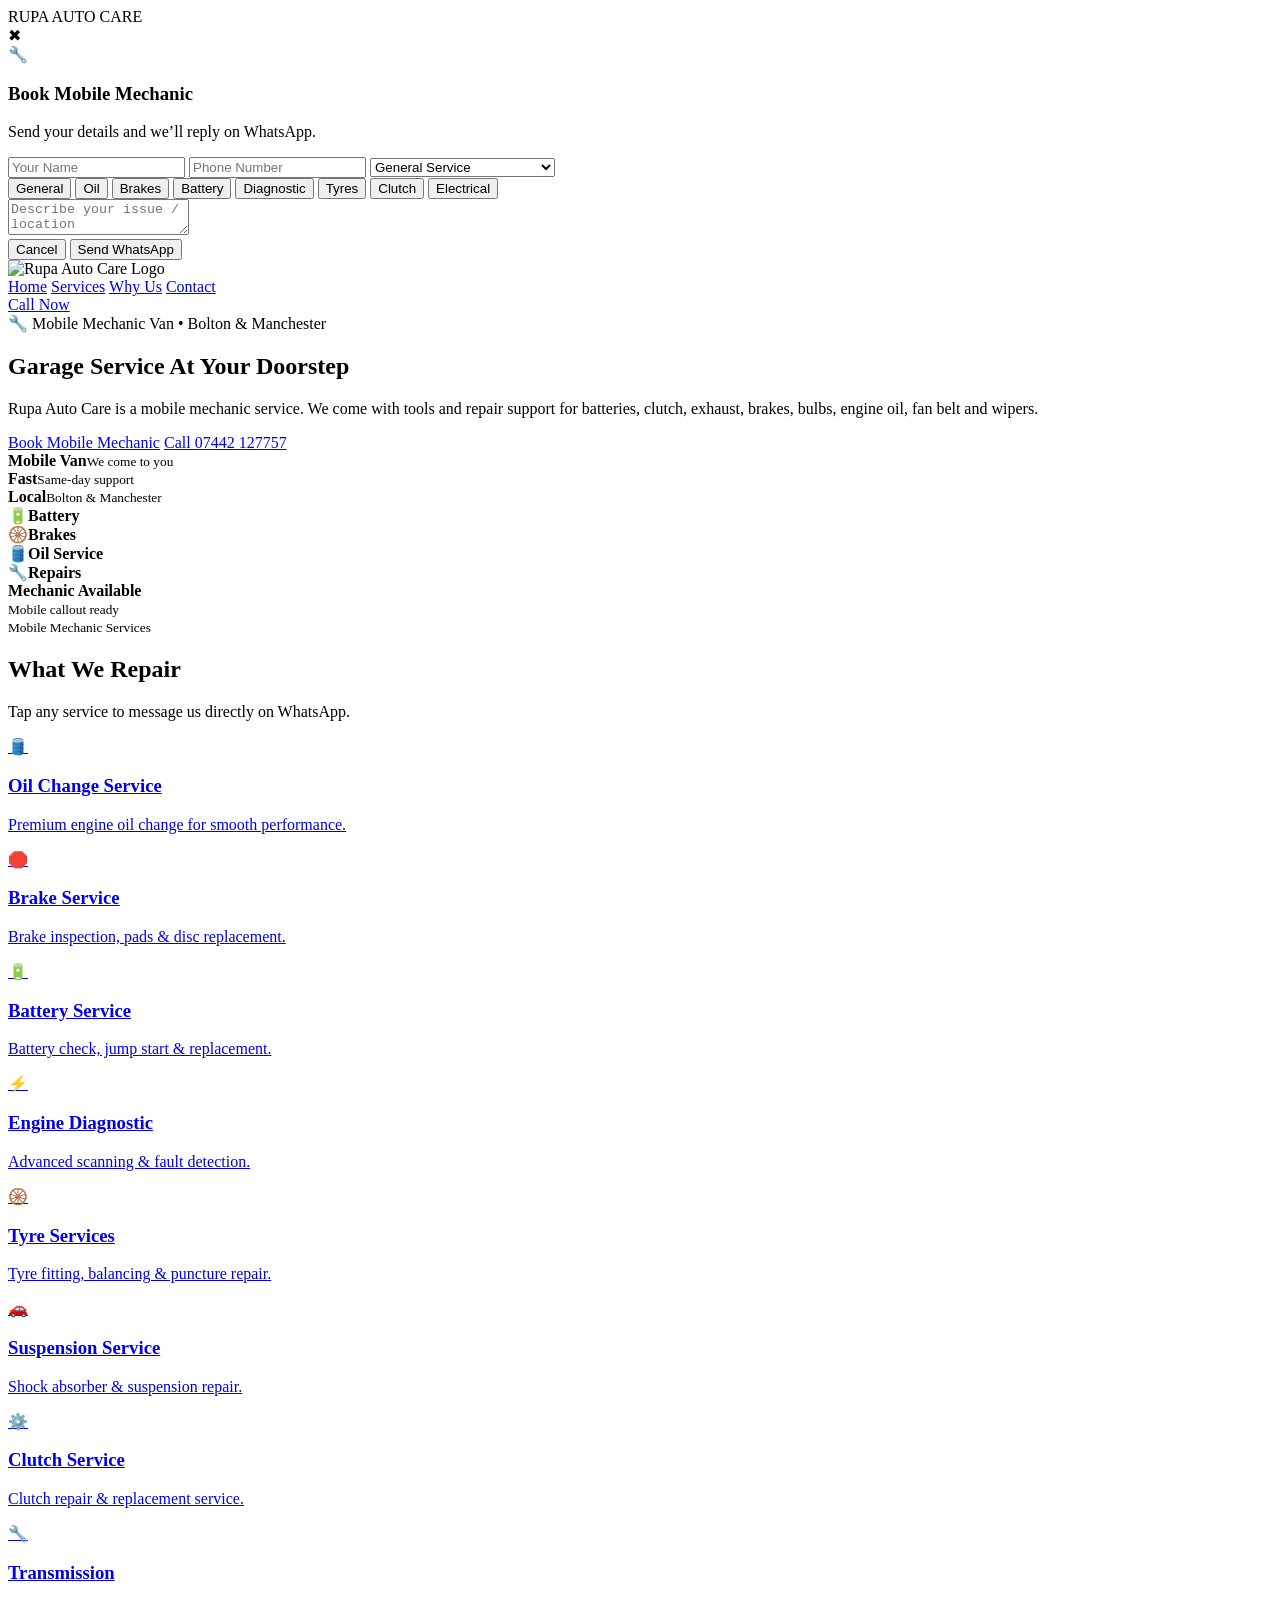
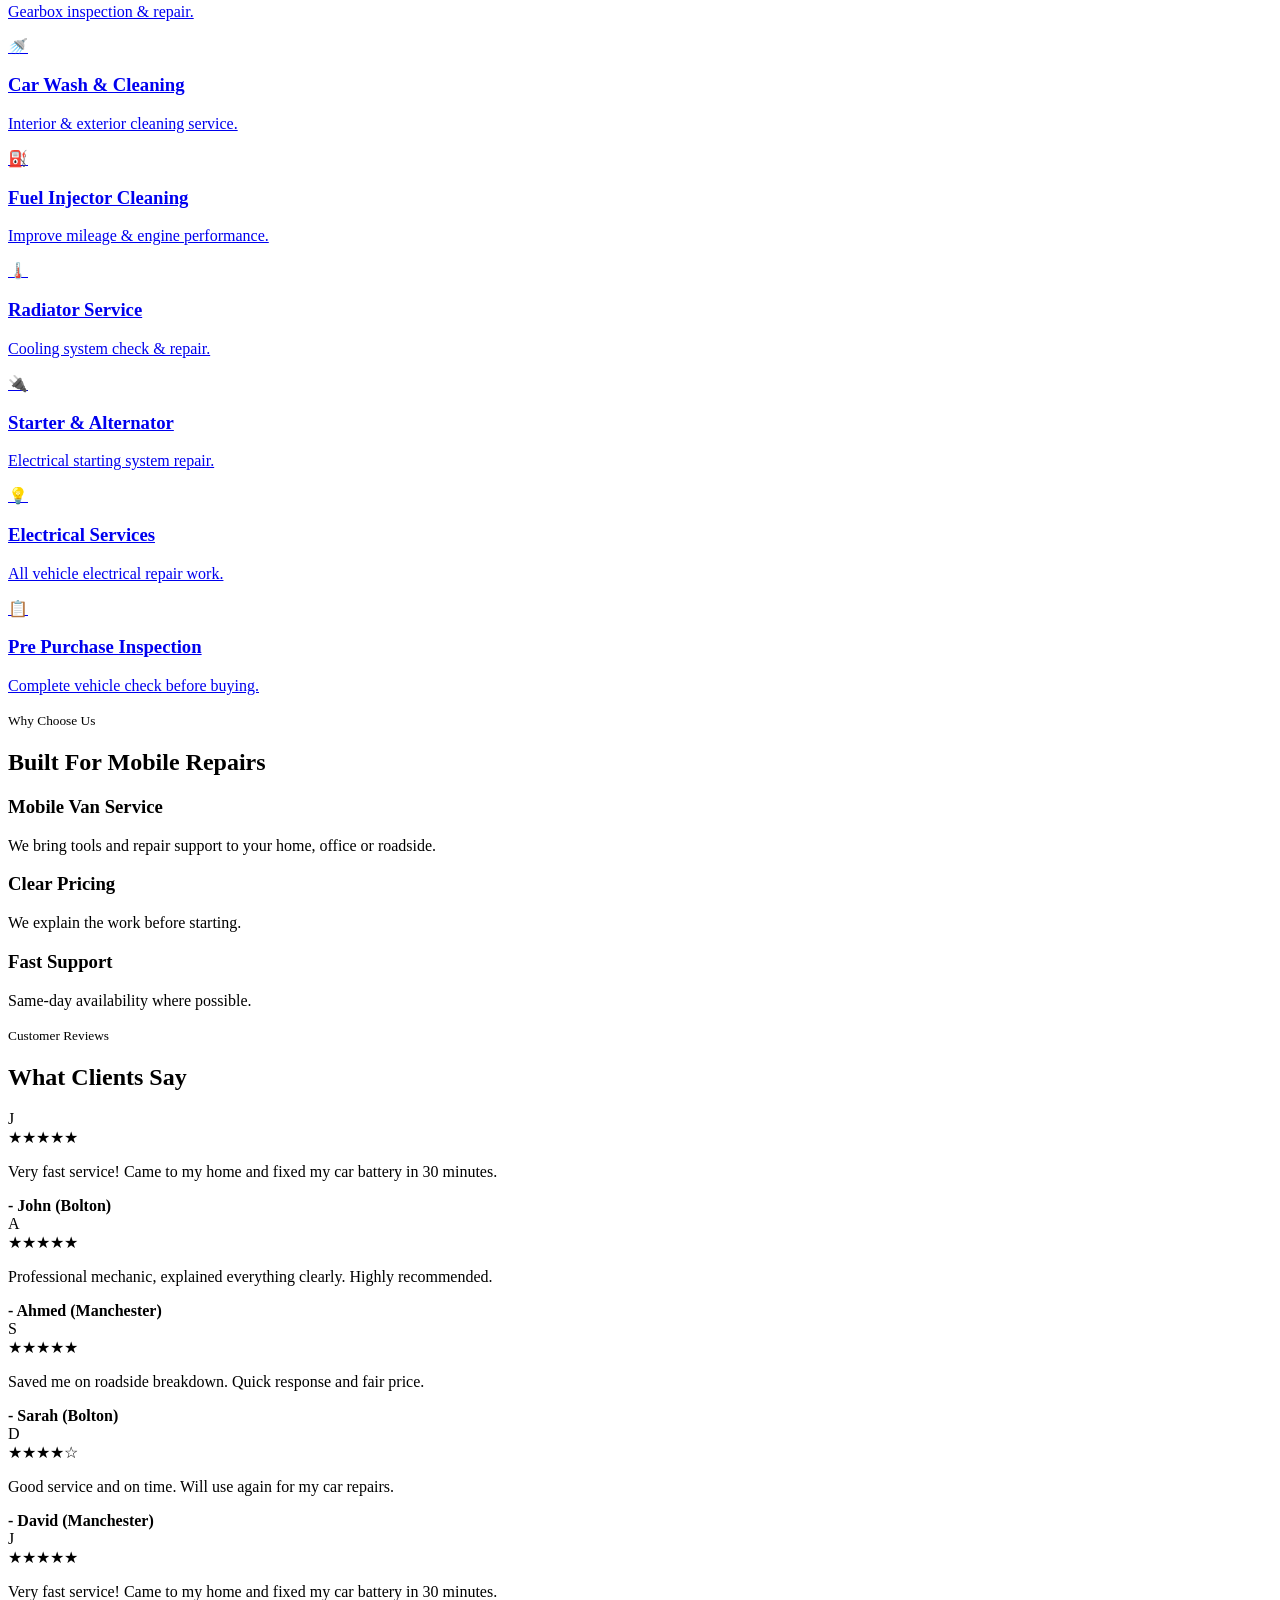
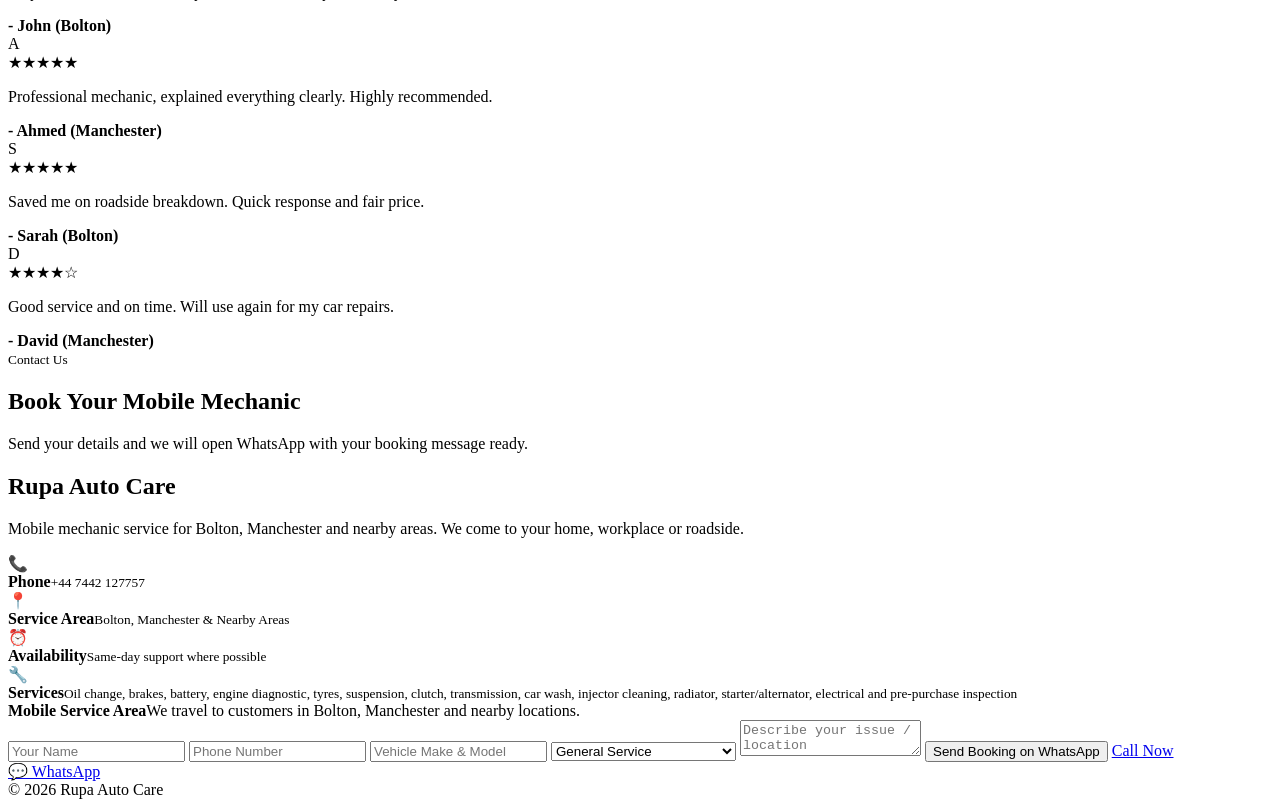
==== index.html @ 4cee6e8a "change fill location" ====
<!DOCTYPE html>
<html lang="en">
<head>
  <meta charset="UTF-8" />
  <meta name="viewport" content="width=device-width, initial-scale=1.0" />
  <title>Rupa Auto Care | Mobile Mechanic Bolton & Manchester</title>
  <link rel="stylesheet" href="css/style.css" />
</head>
<body>
  <div class="loader">
    <div class="loader-card">
      <img src="assets/logo.png" alt="Rupa Auto Care Logo" onerror="this.style.display='none';document.querySelector('.loader-logo-text').style.display='block'" />
      <div class="loader-logo-text">RUPA AUTO CARE</div>
      <div class="loader-line"><span></span></div>
    </div>
  </div>

  <div class="popup" id="popup" onclick="if(event.target.id==='popup') closePopup()">
    <div class="popup-box">
      <span class="close-btn" onclick="closePopup()">✖</span>
      <div class="popup-header">
        <div class="popup-icon">🔧</div>
        <div>
          <h3>Book Mobile Mechanic</h3>
          <p>Send your details and we’ll reply on WhatsApp.</p>
        </div>
      </div>

      <input id="pname" placeholder="Your Name" />
      <input id="pphone" placeholder="Phone Number" />
      <select id="pservice">
        <option value="General Service">General Service</option>
        <option>Oil Change Service</option>
        <option>Brake Service</option>
        <option>Battery Service</option>
        <option>Engine Diagnostic</option>
        <option>Tyre Services</option>
        <option>Suspension Service</option>
        <option>Clutch Service</option>
        <option>Transmission Service</option>
        <option>Car Wash & Cleaning</option>
        <option>Fuel Injector Cleaning</option>
        <option>Radiator Service</option>
        <option>Starter & Alternator Service</option>
        <option>Electrical Services</option>
        <option>Pre Purchase Inspection</option>
        <option>Bulbs</option>
        <option>Fan Belt</option>
        <option>Wipers</option>
        <option>Repairs</option>
        <option>Buy & Sell Cars</option>
        <option>Other</option>
      </select>

      <div class="quick-select">
        <button onclick="setService('General Service')">General</button>
        <button onclick="setService('Oil Change Service')">Oil</button>
        <button onclick="setService('Brake Service')">Brakes</button>
        <button onclick="setService('Battery Service')">Battery</button>
        <button onclick="setService('Engine Diagnostic')">Diagnostic</button>
        <button onclick="setService('Tyre Services')">Tyres</button>
        <button onclick="setService('Clutch Service')">Clutch</button>
        <button onclick="setService('Electrical Services')">Electrical</button>
      </div>

      <textarea id="pmsg" placeholder="Describe your issue / location"></textarea>
      <div class="popup-actions">
        <button class="btn btn-dark" onclick="closePopup()">Cancel</button>
        <button class="btn btn-yellow" onclick="sendInquiry()">Send WhatsApp</button>
      </div>
    </div>
  </div>

  <header class="nav">
    <div class="wrap nav-inner">
      <div class="logo">
        <img src="assets/logo.png" alt="Rupa Auto Care Logo" />
      
      </div>

      <nav class="nav-menu">
        <a href="#home">Home</a>
        <a href="#services">Services</a>
        <a href="#why">Why Us</a>
        <a href="#contact">Contact</a>
      </nav>

      <a class="nav-call" href="tel:+447442127757">Call Now</a>
    </div>
  </header>

  <section class="hero" id="home">
    <div class="wrap hero-grid">
      <div>
        <div class="badge">🔧 Mobile Mechanic Van • Bolton & Manchester</div>
        <h1>Garage Service <span>At Your Doorstep</span></h1>
        <p>Rupa Auto Care is a mobile mechanic service. We come with tools and repair support for batteries, clutch, exhaust, brakes, bulbs, engine oil, fan belt and wipers.</p>

        <div class="hero-actions">
          <a class="btn btn-yellow" href="#" onclick="openPopup();return false;">Book Mobile Mechanic</a>
          <a class="btn btn-dark" href="tel:+447442127757">Call 07442 127757</a>
        </div>

        <div class="hero-points">
          <div class="point"><strong>Mobile Van</strong><small>We come to you</small></div>
          <div class="point"><strong>Fast</strong><small>Same-day support</small></div>
          <div class="point"><strong>Local</strong><small>Bolton & Manchester</small></div>
        </div>
      </div>

      <div class="hero-art">
        <div class="hero-orbit"></div>
        <div class="hero-dashboard">
          <div class="tools-scene">
            <div class="gear-big"></div>
            <div class="tool-chip one"><span>🔋</span><b>Battery</b></div>
            <div class="tool-chip two"><span>🛞</span><b>Brakes</b></div>
            <div class="tool-chip three"><span>🛢️</span><b>Oil Service</b></div>
            <div class="tool-chip four"><span>🔧</span><b>Repairs</b></div>
          </div>

          <div class="status-panel">
            <div><b>Mechanic Available</b><br /><small>Mobile callout ready</small></div>
            <span class="live-dot"></span>
          </div>
        </div>
      </div>
    </div>
  </section>

  <section class="section services" id="services">
    <div class="wrap">
      <div class="section-title">
        <small>Mobile Mechanic Services</small>
        <h2>What We Repair</h2>
        <p>Tap any service to message us directly on WhatsApp.</p>
      </div>

      <div class="service-grid">
        <a class="service-card" href="https://api.whatsapp.com/send?phone=447442127757&text=Oil%20change%20service"><div class="service-icon">🛢️</div><h3>Oil Change Service</h3><p>Premium engine oil change for smooth performance.</p></a>
        <a class="service-card" href="https://api.whatsapp.com/send?phone=447442127757&text=Brake%20service"><div class="service-icon">🛑</div><h3>Brake Service</h3><p>Brake inspection, pads & disc replacement.</p></a>
        <a class="service-card" href="https://api.whatsapp.com/send?phone=447442127757&text=Battery%20service"><div class="service-icon">🔋</div><h3>Battery Service</h3><p>Battery check, jump start & replacement.</p></a>
        <a class="service-card" href="https://api.whatsapp.com/send?phone=447442127757&text=Engine%20diagnostic"><div class="service-icon">⚡</div><h3>Engine Diagnostic</h3><p>Advanced scanning & fault detection.</p></a>
        <a class="service-card" href="https://api.whatsapp.com/send?phone=447442127757&text=Tyre%20service"><div class="service-icon">🛞</div><h3>Tyre Services</h3><p>Tyre fitting, balancing & puncture repair.</p></a>
        <a class="service-card" href="https://api.whatsapp.com/send?phone=447442127757&text=Suspension%20service"><div class="service-icon">🚗</div><h3>Suspension Service</h3><p>Shock absorber & suspension repair.</p></a>
        <a class="service-card" href="https://api.whatsapp.com/send?phone=447442127757&text=Clutch%20repair"><div class="service-icon">⚙️</div><h3>Clutch Service</h3><p>Clutch repair & replacement service.</p></a>
        <a class="service-card" href="https://api.whatsapp.com/send?phone=447442127757&text=Transmission%20service"><div class="service-icon">🔧</div><h3>Transmission</h3><p>Gearbox inspection & repair.</p></a>
        <a class="service-card" href="https://api.whatsapp.com/send?phone=447442127757&text=Car%20wash"><div class="service-icon">🚿</div><h3>Car Wash & Cleaning</h3><p>Interior & exterior cleaning service.</p></a>
        <a class="service-card" href="https://api.whatsapp.com/send?phone=447442127757&text=Fuel%20injector%20cleaning"><div class="service-icon">⛽</div><h3>Fuel Injector Cleaning</h3><p>Improve mileage & engine performance.</p></a>
        <a class="service-card" href="https://api.whatsapp.com/send?phone=447442127757&text=Radiator%20service"><div class="service-icon">🌡️</div><h3>Radiator Service</h3><p>Cooling system check & repair.</p></a>
        <a class="service-card" href="https://api.whatsapp.com/send?phone=447442127757&text=Starter%20alternator"><div class="service-icon">🔌</div><h3>Starter & Alternator</h3><p>Electrical starting system repair.</p></a>
        <a class="service-card" href="https://api.whatsapp.com/send?phone=447442127757&text=Electrical%20service"><div class="service-icon">💡</div><h3>Electrical Services</h3><p>All vehicle electrical repair work.</p></a>
        <a class="service-card" href="https://api.whatsapp.com/send?phone=447442127757&text=Pre%20purchase%20inspection"><div class="service-icon">📋</div><h3>Pre Purchase Inspection</h3><p>Complete vehicle check before buying.</p></a>
      </div>
    </div>
  </section>

  <section class="section why" id="why">
    <div class="wrap">
      <div class="section-title"><small>Why Choose Us</small><h2>Built For Mobile Repairs</h2></div>

      <div class="why-grid">
        <div class="why-card"><h3>Mobile Van Service</h3><p>We bring tools and repair support to your home, office or roadside.</p></div>
        <div class="why-card"><h3>Clear Pricing</h3><p>We explain the work before starting.</p></div>
        <div class="why-card"><h3>Fast Support</h3><p>Same-day availability where possible.</p></div>
      </div>
    </div>
  </section>

  <section class="section reviews">
    <div class="wrap">
      <div class="section-title"><small>Customer Reviews</small><h2>What Clients Say</h2></div>

      <div class="review-slider">
        <div class="review-track">
          <div class="review-card"><div class="review-avatar">J</div><div class="stars">★★★★★</div><p>Very fast service! Came to my home and fixed my car battery in 30 minutes.</p><b>- John (Bolton)</b></div>
          <div class="review-card"><div class="review-avatar">A</div><div class="stars">★★★★★</div><p>Professional mechanic, explained everything clearly. Highly recommended.</p><b>- Ahmed (Manchester)</b></div>
          <div class="review-card"><div class="review-avatar">S</div><div class="stars">★★★★★</div><p>Saved me on roadside breakdown. Quick response and fair price.</p><b>- Sarah (Bolton)</b></div>
          <div class="review-card"><div class="review-avatar">D</div><div class="stars">★★★★☆</div><p>Good service and on time. Will use again for my car repairs.</p><b>- David (Manchester)</b></div>
          <div class="review-card"><div class="review-avatar">J</div><div class="stars">★★★★★</div><p>Very fast service! Came to my home and fixed my car battery in 30 minutes.</p><b>- John (Bolton)</b></div>
          <div class="review-card"><div class="review-avatar">A</div><div class="stars">★★★★★</div><p>Professional mechanic, explained everything clearly. Highly recommended.</p><b>- Ahmed (Manchester)</b></div>
          <div class="review-card"><div class="review-avatar">S</div><div class="stars">★★★★★</div><p>Saved me on roadside breakdown. Quick response and fair price.</p><b>- Sarah (Bolton)</b></div>
          <div class="review-card"><div class="review-avatar">D</div><div class="stars">★★★★☆</div><p>Good service and on time. Will use again for my car repairs.</p><b>- David (Manchester)</b></div>
        </div>
      </div>
    </div>
  </section>

  <section class="section contact" id="contact">
    <div class="wrap">
      <div class="section-title">
        <small>Contact Us</small>
        <h2>Book Your Mobile Mechanic</h2>
        <p>Send your details and we will open WhatsApp with your booking message ready.</p>
      </div>

      <div class="contact-layout">
        <div class="contact-info">
          <h2>Rupa Auto Care</h2>
          <p>Mobile mechanic service for Bolton, Manchester and nearby areas. We come to your home, workplace or roadside.</p>

          <div class="contact-line"><span>📞</span><div><b>Phone</b><small>+44 7442 127757</small></div></div>
          <div class="contact-line"><span>📍</span><div><b>Service Area</b><small>Bolton, Manchester & Nearby Areas</small></div></div>
          <div class="contact-line"><span>⏰</span><div><b>Availability</b><small>Same-day support where possible</small></div></div>
          <div class="contact-line"><span>🔧</span><div><b>Services</b><small>Oil change, brakes, battery, engine diagnostic, tyres, suspension, clutch, transmission, car wash, injector cleaning, radiator, starter/alternator, electrical and pre-purchase inspection</small></div></div>

          <div class="map-box"><div><b>Mobile Service Area</b>We travel to customers in Bolton, Manchester and nearby locations.</div></div>
        </div>

        <div class="contact-form">
          <form onsubmit="sendContact(event)">
            <input id="cname" placeholder="Your Name" required />
            <input id="cphone" placeholder="Phone Number" required />
            <input id="cvehicle" placeholder="Vehicle Make & Model" />
            <select id="cservice">
              <option>General Service</option>
              <option>Oil Change Service</option>
              <option>Brake Service</option>
              <option>Battery Service</option>
              <option>Engine Diagnostic</option>
              <option>Tyre Services</option>
              <option>Suspension Service</option>
              <option>Clutch Service</option>
              <option>Transmission Service</option>
              <option>Car Wash & Cleaning</option>
              <option>Fuel Injector Cleaning</option>
              <option>Radiator Service</option>
              <option>Starter & Alternator Service</option>
              <option>Electrical Services</option>
              <option>Pre Purchase Inspection</option>
              <option>Bulbs</option>
              <option>Fan Belt</option>
              <option>Wipers</option>
              <option>Repairs</option>
              <option>Buy & Sell Cars</option>
              <option>Other</option>
            </select>
            <textarea id="cmsg" placeholder="Describe your issue / location"></textarea>
            <button class="btn btn-yellow" type="submit">Send Booking on WhatsApp</button>
            <a class="btn btn-dark" href="tel:+447442127757">Call Now</a>
          </form>
        </div>
      </div>
    </div>
  </section>

  <a class="whatsapp" href="https://api.whatsapp.com/send?phone=447442127757&text=Hi%20Rupa%20Auto%20Care%2C%20I%20need%20mobile%20mechanic%20service.">💬 WhatsApp</a>
  <div class="footer">© 2026 Rupa Auto Care</div>

  <script src="js/script.js"></script>
</body>
</html>
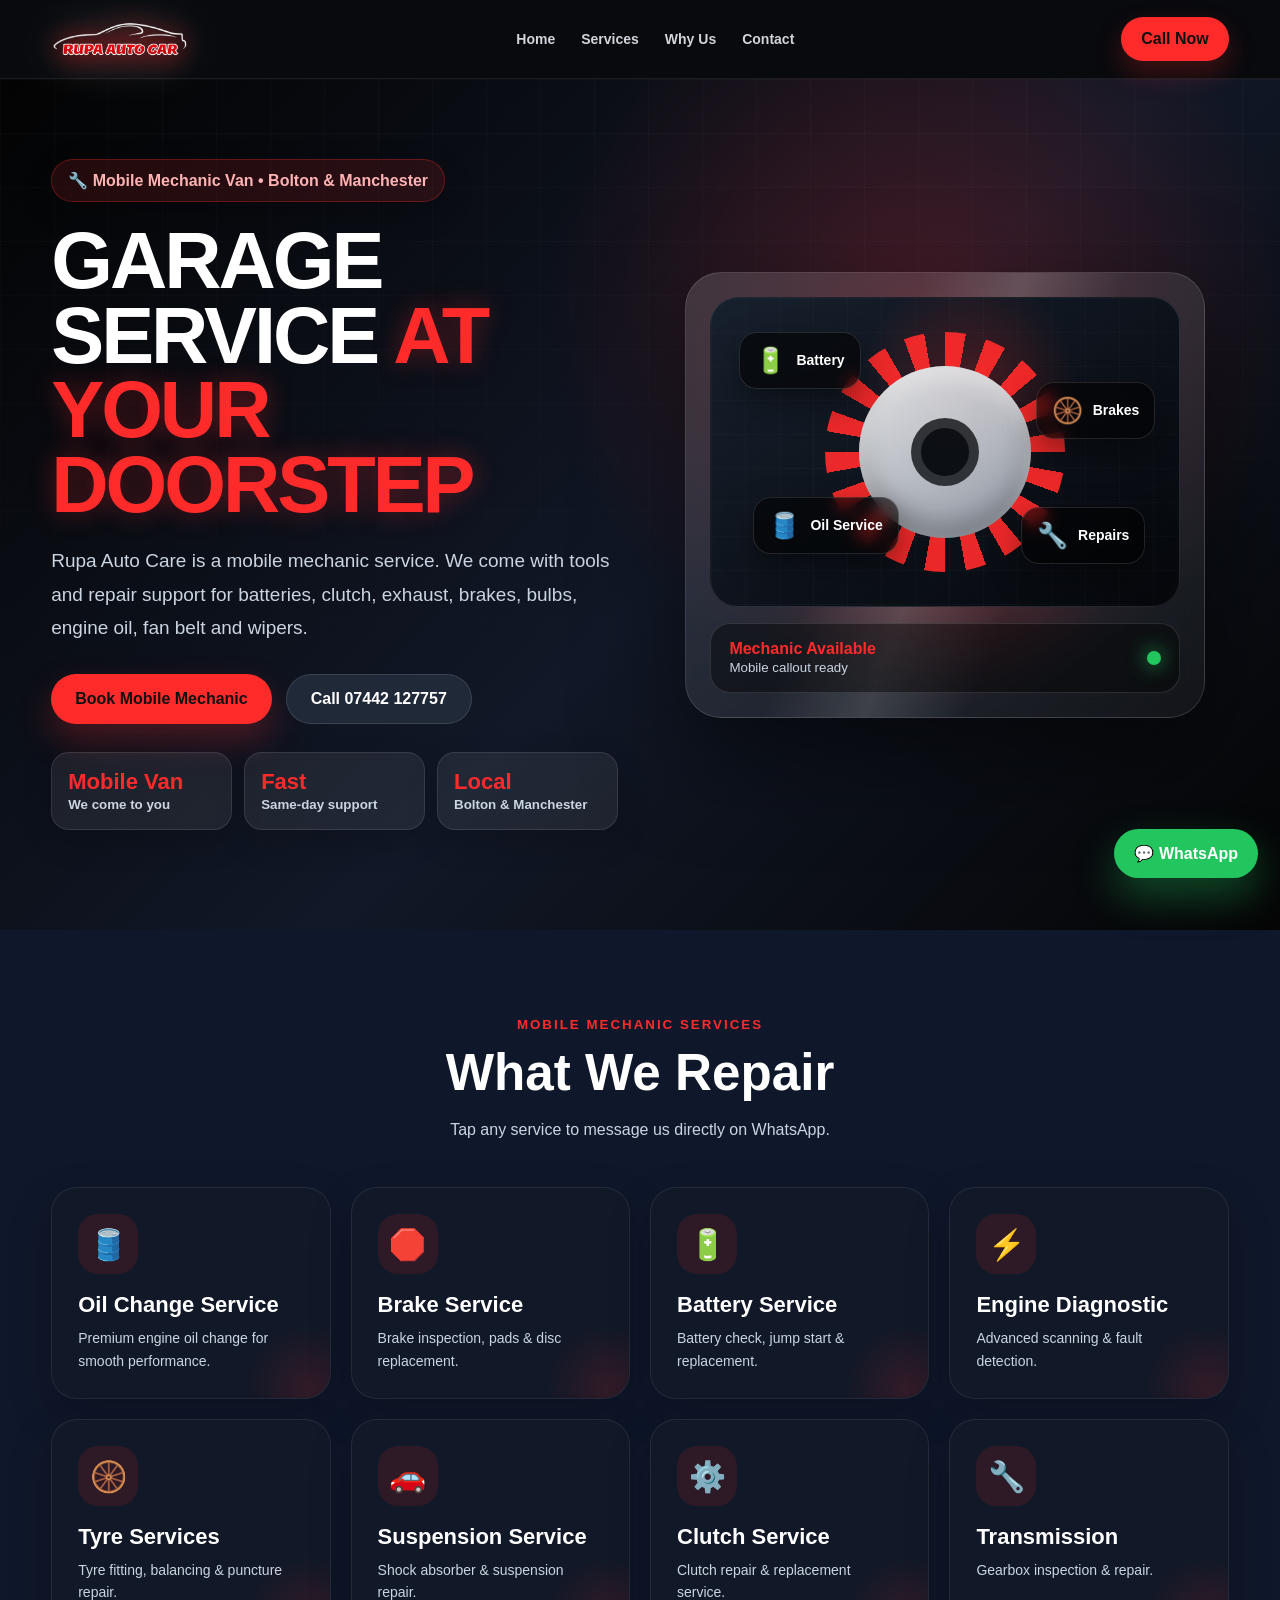
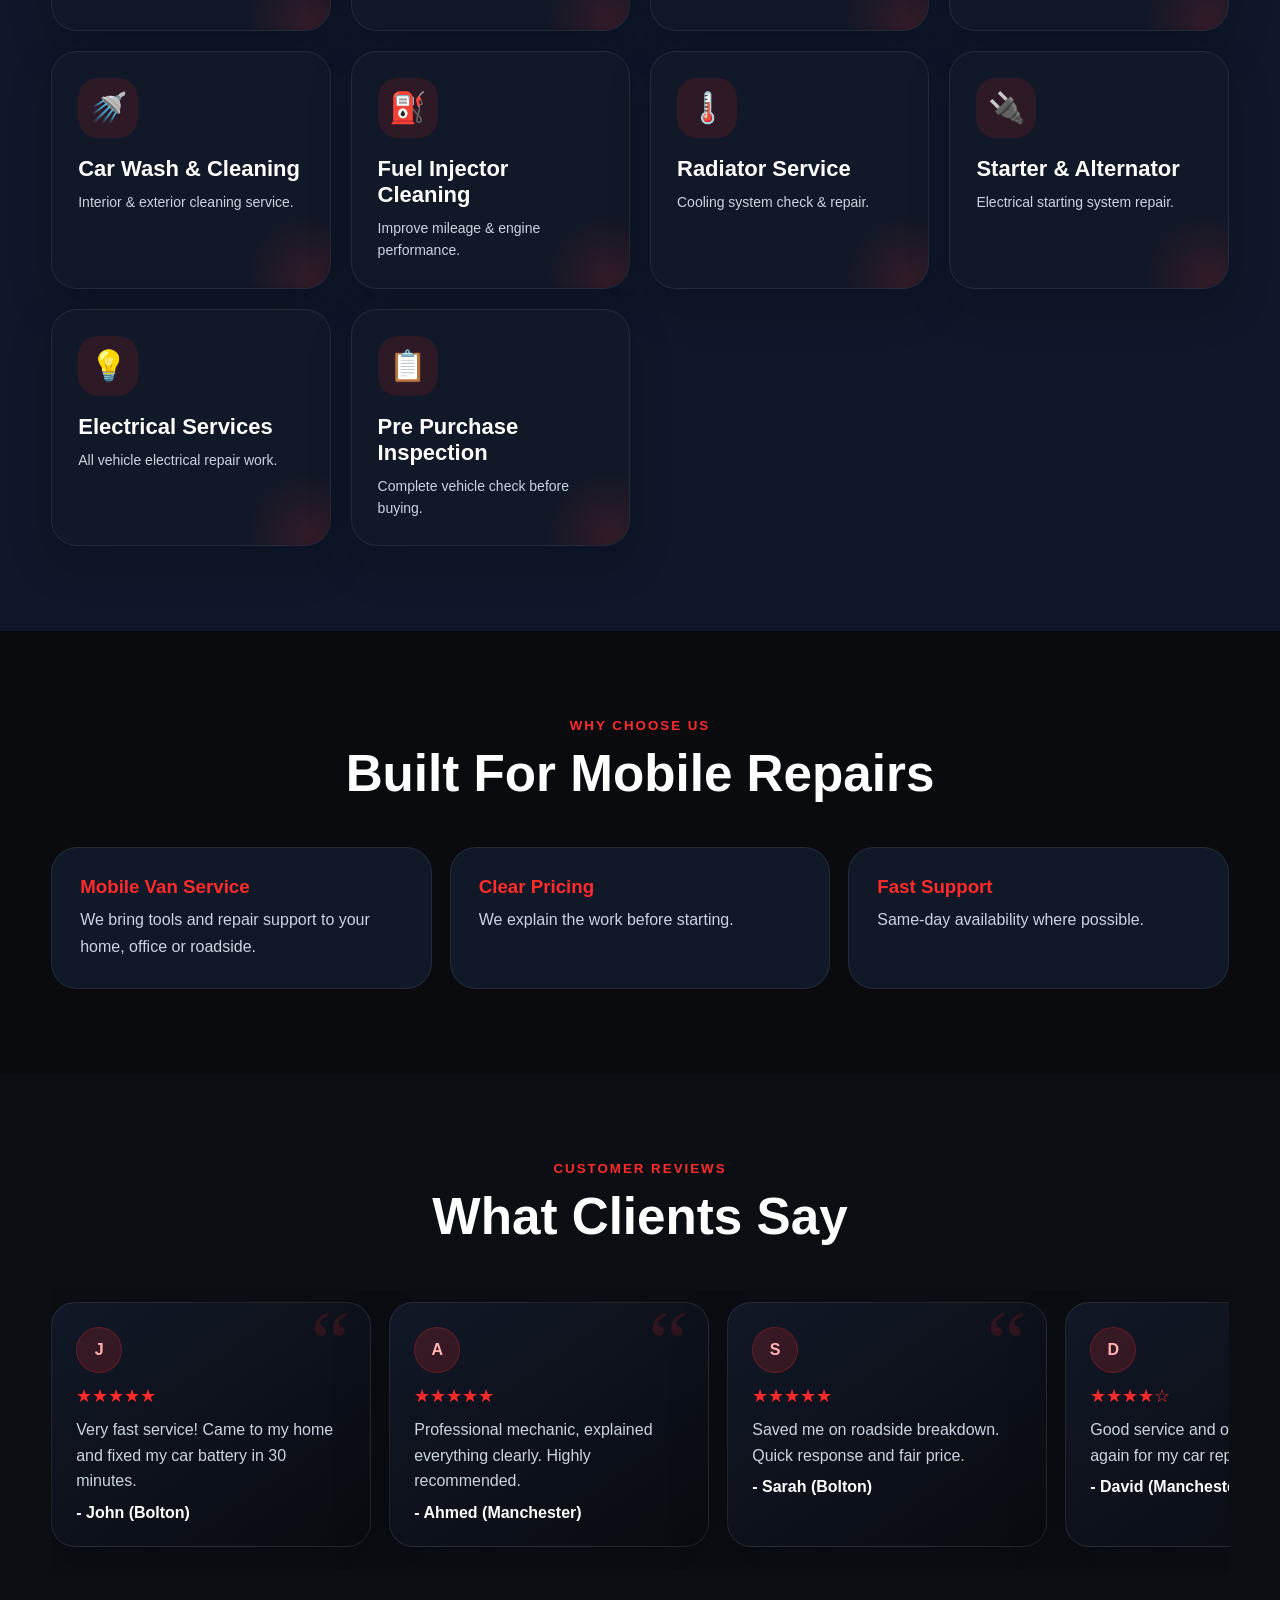
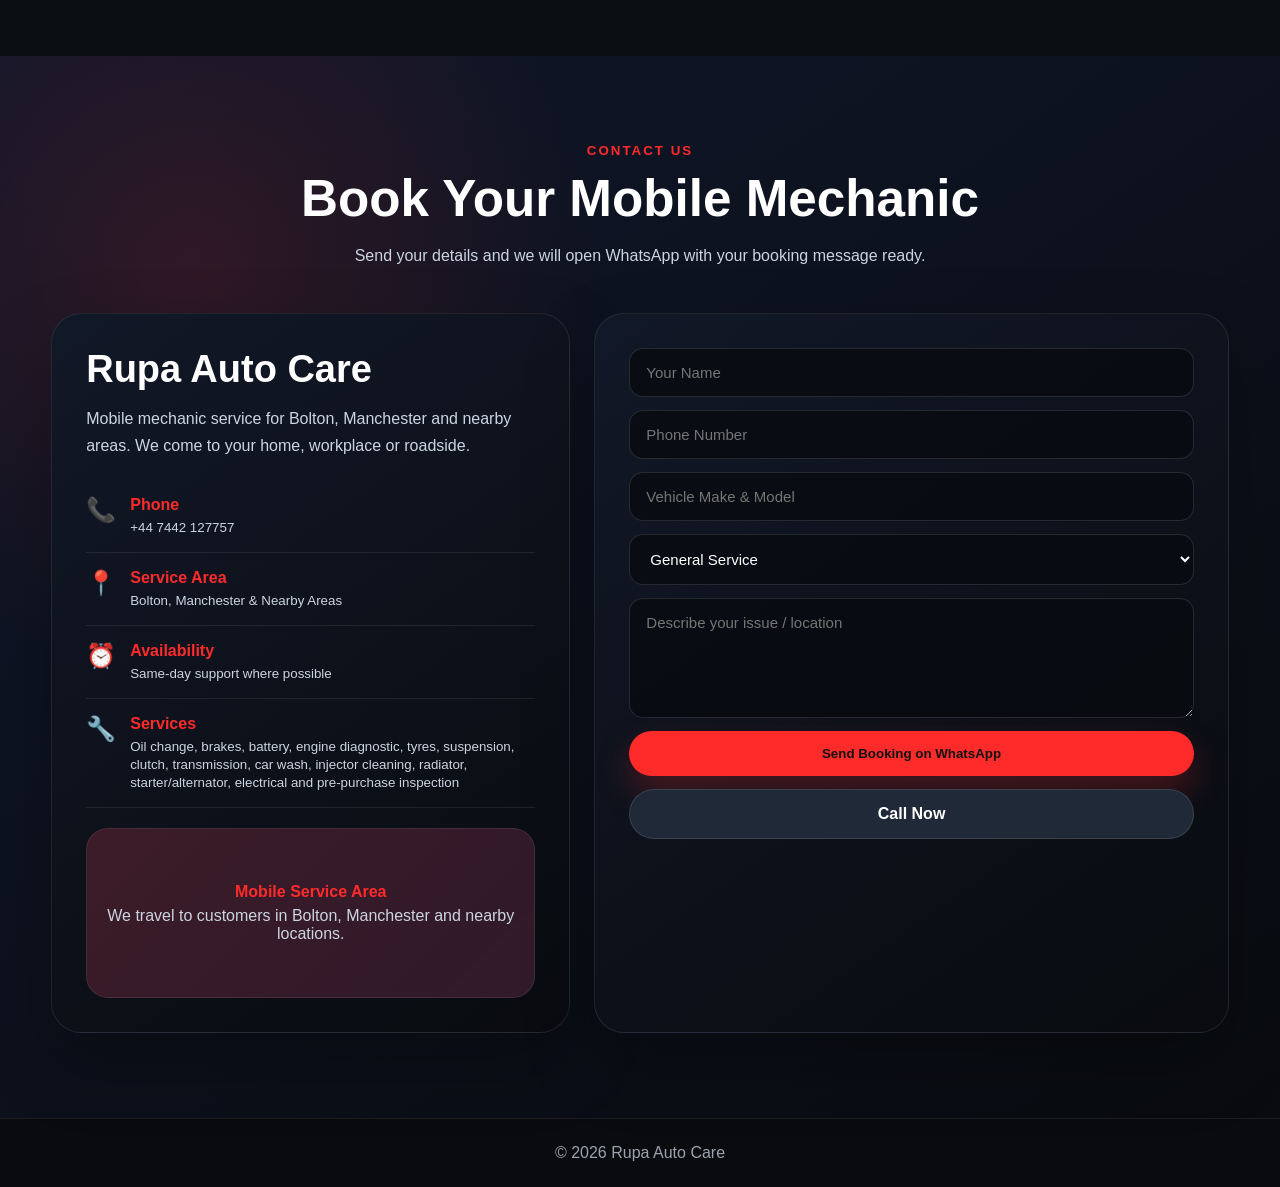
==== commit e9e16812: "update popup" ====
--- a/index.html
+++ b/index.html
@@ -28,6 +28,7 @@
 
       <input id="pname" placeholder="Your Name" />
       <input id="pphone" placeholder="Phone Number" />
+    <input id="pcar" placeholder="Car Make & Model (e.g. Ford Fiesta 2016)" />
       <select id="pservice">
         <option value="General Service">General Service</option>
         <option>Oil Change Service</option>
--- a/css/style.css
+++ b/css/style.css
@@ -0,0 +1,175 @@
+
+*{margin:0;padding:0;box-sizing:border-box;font-family:Arial,Helvetica,sans-serif}
+html{scroll-behavior:smooth}
+body{background:#090b0f;color:#fff;overflow-x:hidden}
+body.loaded .loader{opacity:0;visibility:hidden;pointer-events:none}
+a{text-decoration:none;color:inherit}
+.wrap{width:92%;max-width:1180px;margin:auto}
+
+/* NAV */
+.nav{position:sticky;top:0;z-index:100;background:rgba(9,11,15,.86);backdrop-filter:blur(16px);border-bottom:1px solid rgba(255,255,255,.08)}
+.nav-inner{height:78px;display:flex;align-items:center;justify-content:space-between;gap:18px}
+.logo{display:flex;align-items:center;gap:10px;font-size:22px;font-weight:900;letter-spacing:-.4px;color:#fff;position:relative}
+.logo img{height:42px;width:auto;object-fit:contain;filter:drop-shadow(0 0 12px rgba(255,0,0,.75)) drop-shadow(0 0 22px rgba(255,255,255,.35));animation:logoGlow 2.4s ease-in-out infinite alternate}
+.logo span{color:#ff2b2b;text-shadow:0 0 14px rgba(255,43,43,.65)}
+@keyframes logoGlow{from{transform:scale(1);filter:drop-shadow(0 0 8px rgba(255,0,0,.55)) drop-shadow(0 0 14px rgba(255,255,255,.25))}to{transform:scale(1.04);filter:drop-shadow(0 0 18px rgba(255,0,0,.95)) drop-shadow(0 0 34px rgba(255,255,255,.48))}}
+.nav-menu{display:flex;align-items:center;gap:26px}
+.nav-menu a{font-weight:800;font-size:14px;color:#d1d5db}
+.nav-menu a:hover{color:#ff2b2b}
+.nav-call{background:#ff2b2b;color:#111;padding:13px 20px;border-radius:999px;font-weight:900;box-shadow:0 12px 28px rgba(255,43,43,.24)}
+
+/* BUTTONS */
+.btn{display:inline-flex;align-items:center;justify-content:center;gap:9px;padding:15px 24px;border-radius:999px;font-weight:900;transition:.25s;border:0;cursor:pointer}
+.btn-yellow{background:#ff2b2b;color:#111;box-shadow:0 16px 34px rgba(255,43,43,.25)}
+.btn-yellow:hover,.btn-dark:hover,.nav-call:hover{transform:translateY(-3px)}
+.btn-dark{background:#1f2937;color:#fff;border:1px solid rgba(255,255,255,.12)}
+.btn-red{background:#ef233c;color:#fff;box-shadow:0 16px 34px rgba(239,35,60,.25)}
+
+/* HERO */
+.hero{position:relative;overflow:hidden;background:#050505}
+.hero:before{content:"";position:absolute;inset:0;background:radial-gradient(circle at 72% 28%,rgba(255,43,43,.22),transparent 34%),linear-gradient(135deg,#030303,#111827 55%,#050505)}
+.hero:after{content:"";position:absolute;inset:0;background:linear-gradient(rgba(255,255,255,.025) 1px,transparent 1px),linear-gradient(90deg,rgba(255,255,255,.025) 1px,transparent 1px);background-size:54px 54px;mask-image:linear-gradient(to bottom,#000,transparent 92%)}
+.hero-grid{position:relative;z-index:2;min-height:calc(100vh - 78px);display:grid;grid-template-columns:1fr 1fr;gap:44px;align-items:center;padding:80px 0 100px}
+.badge{display:inline-flex;align-items:center;gap:8px;background:rgba(255,43,43,.12);border:1px solid rgba(255,43,43,.30);box-shadow:0 10px 30px rgba(0,0,0,.24);padding:11px 16px;border-radius:999px;color:#ffb3b3;font-weight:900;margin-bottom:22px}
+h1{font-size:clamp(44px,6.2vw,82px);line-height:.94;letter-spacing:-3px;margin-bottom:22px;color:#fff;text-transform:uppercase}
+h1 span{color:#ff2b2b;text-shadow:0 0 26px rgba(255,43,43,.36)}
+.hero p{font-size:19px;line-height:1.75;color:#cbd5e1;max-width:610px;margin-bottom:30px}
+.hero-actions{display:flex;gap:14px;flex-wrap:wrap;margin-bottom:28px}
+.hero-points{display:grid;grid-template-columns:repeat(3,1fr);gap:12px;max-width:620px}
+.point{background:rgba(255,255,255,.07);border:1px solid rgba(255,255,255,.1);padding:16px;border-radius:18px;box-shadow:0 12px 32px rgba(0,0,0,.16)}
+.point strong{display:block;color:#ff2b2b;font-size:22px}
+.point small{color:#cbd5e1;font-weight:700}
+
+/* HERO GRAPHIC */
+.hero-art{position:relative;min-height:520px;display:grid;place-items:center}
+.hero-orbit{position:absolute;width:420px;height:420px;border-radius:50%;background:radial-gradient(circle,rgba(255,43,43,.36),rgba(255,43,43,.12) 42%,transparent 70%);animation:orbitPulse 5s ease-in-out infinite}
+@keyframes orbitPulse{50%{transform:scale(1.08);opacity:.82}}
+.hero-dashboard{position:relative;width:min(520px,96%);padding:24px;border-radius:36px;background:linear-gradient(145deg,rgba(255,255,255,.14),rgba(255,255,255,.045));border:1px solid rgba(255,255,255,.13);box-shadow:0 36px 100px rgba(0,0,0,.52);backdrop-filter:blur(14px);animation:dashFloat 4.5s ease-in-out infinite;overflow:hidden}
+@keyframes dashFloat{50%{transform:translateY(-14px)}}
+.hero-dashboard:before{content:"";position:absolute;inset:-45%;background:linear-gradient(110deg,transparent 42%,rgba(255,255,255,.14) 50%,transparent 58%);animation:shineMove 4s ease-in-out infinite;pointer-events:none}
+@keyframes shineMove{0%,35%{transform:translateX(-80%)}75%,100%{transform:translateX(80%)}}
+.tools-scene{height:310px;border-radius:28px;background:radial-gradient(circle at 55% 28%,rgba(255,43,43,.24),transparent 32%),linear-gradient(145deg,#17202d,#05070b);position:relative;overflow:hidden;border:1px solid rgba(255,255,255,.08)}
+.tools-scene:before{content:"";position:absolute;inset:0;background:linear-gradient(rgba(255,255,255,.045) 1px,transparent 1px),linear-gradient(90deg,rgba(255,255,255,.045) 1px,transparent 1px);background-size:34px 34px;opacity:.5}
+.gear-big{position:absolute;width:240px;height:240px;border-radius:50%;left:50%;top:50%;transform:translate(-50%,-50%);background:repeating-conic-gradient(#ff2b2b 0 10deg,transparent 10deg 20deg);animation:gearSpin 16s linear infinite;opacity:.92}
+.gear-big:before{content:"";position:absolute;inset:34px;border-radius:50%;background:linear-gradient(145deg,#f3f4f6,#9ca3af);box-shadow:inset 0 10px 20px rgba(255,255,255,.6),inset 0 -16px 26px rgba(0,0,0,.25)}
+.gear-big:after{content:"";position:absolute;inset:86px;border-radius:50%;background:#0b0f14;border:10px solid rgba(255,255,255,.16)}
+@keyframes gearSpin{to{transform:translate(-50%,-50%) rotate(360deg)}}
+.tool-chip{position:absolute;z-index:5;display:flex;align-items:center;gap:10px;padding:13px 15px;border-radius:18px;background:rgba(0,0,0,.58);border:1px solid rgba(255,255,255,.12);box-shadow:0 14px 32px rgba(0,0,0,.38);backdrop-filter:blur(8px);animation:chipFloat 3.4s ease-in-out infinite}
+.tool-chip b{color:#fff;font-size:14px}
+.tool-chip span{font-size:25px}
+.tool-chip.one{left:28px;top:34px}
+.tool-chip.two{right:24px;top:84px;animation-delay:.8s}
+.tool-chip.three{left:42px;bottom:52px;animation-delay:1.4s}
+.tool-chip.four{right:34px;bottom:42px;animation-delay:2s}
+@keyframes chipFloat{50%{transform:translateY(-15px)}}
+.status-panel{position:relative;z-index:3;margin-top:16px;display:grid;grid-template-columns:1fr auto;gap:12px;align-items:center;background:rgba(0,0,0,.42);border:1px solid rgba(255,255,255,.12);padding:16px 18px;border-radius:20px}
+.status-panel b{color:#ff2b2b}
+.status-panel small{color:#cbd5e1}
+.live-dot{width:14px;height:14px;border-radius:50%;background:#22c55e;box-shadow:0 0 20px #22c55e}
+
+/* SECTIONS */
+.section{padding:85px 0}
+.section-title{text-align:center;margin-bottom:44px}
+.section-title small{color:#ff2b2b;font-weight:900;text-transform:uppercase;letter-spacing:2px}
+.section-title h2{font-size:clamp(32px,4vw,52px);margin-top:10px;color:#fff}
+.section-title p{color:#cbd5e1;max-width:680px;margin:14px auto 0;line-height:1.7}
+
+/* SERVICES */
+.services{background:#0f172a}
+.service-grid{display:grid;grid-template-columns:repeat(auto-fit,minmax(230px,1fr));gap:20px}
+.service-card{background:#111827;border:1px solid rgba(255,255,255,.08);padding:26px;border-radius:26px;box-shadow:0 18px 45px rgba(0,0,0,.18);transition:.28s;position:relative;overflow:hidden}
+.service-card:before{content:"";position:absolute;right:-45px;bottom:-55px;width:130px;height:130px;background:radial-gradient(circle,rgba(255,43,43,.14),transparent 70%)}
+.service-card:hover{transform:translateY(-10px);box-shadow:0 30px 70px rgba(0,0,0,.25);border-color:rgba(255,43,43,.35)}
+.service-icon{width:60px;height:60px;border-radius:20px;background:rgba(255,43,43,.12);display:grid;place-items:center;font-size:30px;margin-bottom:18px}
+.service-card h3{font-size:22px;margin-bottom:9px;color:#fff}
+.service-card p{color:#cbd5e1;line-height:1.6;font-size:14px}
+
+/* WHY */
+.why{background:#090b0f}
+.why-grid{display:grid;grid-template-columns:repeat(auto-fit,minmax(240px,1fr));gap:18px}
+.why-card{background:#111827;color:#fff;padding:28px;border-radius:26px;border:1px solid rgba(255,255,255,.08)}
+.why-card h3{color:#ff2b2b;margin-bottom:9px}
+.why-card p{color:#cbd5e1;line-height:1.65}
+
+/* REVIEWS */
+.reviews{background:#0b0f14}
+.review-slider{position:relative;overflow:hidden;padding:12px 0 24px}
+.review-track{display:flex;gap:18px;animation:reviewSlide 24s linear infinite;width:max-content}
+.review-slider:hover .review-track{animation-play-state:paused}
+@keyframes reviewSlide{from{transform:translateX(0)}to{transform:translateX(-50%)}}
+.review-card{width:320px;min-height:210px;background:linear-gradient(145deg,#111827,#090b0f);border:1px solid rgba(255,255,255,.09);padding:24px;border-radius:24px;box-shadow:0 20px 55px rgba(0,0,0,.25);position:relative;overflow:hidden;flex-shrink:0}
+.review-card:before{content:"“";position:absolute;right:20px;top:-12px;font-size:90px;color:rgba(255,43,43,.14);font-family:serif}
+.review-avatar{width:46px;height:46px;border-radius:50%;background:rgba(255,43,43,.16);display:grid;place-items:center;font-weight:900;color:#ffb3b3;margin-bottom:12px;border:1px solid rgba(255,43,43,.24)}
+.review-card .stars{color:#ff2b2b;font-size:18px;margin-bottom:10px}
+.review-card p{color:#cbd5e1;line-height:1.6;margin-bottom:10px}
+.review-card b{color:#fff}
+
+/* CONTACT */
+.contact{background:radial-gradient(circle at 15% 20%,rgba(255,43,43,.14),transparent 30%),linear-gradient(145deg,#0f172a,#090b0f)}
+.contact-layout{display:grid;grid-template-columns:.9fr 1.1fr;gap:24px;align-items:stretch}
+.contact-info,.contact-form{background:linear-gradient(145deg,#111827,#090b0f);border:1px solid rgba(255,255,255,.09);border-radius:30px;padding:34px;box-shadow:0 30px 70px rgba(0,0,0,.25)}
+.contact-info h2{font-size:38px;margin-bottom:14px}
+.contact-info p{color:#cbd5e1;line-height:1.7;margin-bottom:20px}
+.contact-line{display:flex;gap:14px;align-items:flex-start;padding:16px 0;border-bottom:1px solid rgba(255,255,255,.08);color:#e5e7eb}
+.contact-line span{font-size:24px}
+.contact-line b{display:block;color:#ff2b2b;margin-bottom:4px}
+.contact-line small{color:#cbd5e1}
+.contact-form form{display:grid;gap:13px}
+.contact-form input,.contact-form select,.contact-form textarea{width:100%;padding:15px 16px;border-radius:14px;border:1px solid rgba(255,255,255,.12);background:rgba(8,11,16,.8);color:#fff;outline:none;font-size:15px}
+.contact-form textarea{min-height:120px;resize:vertical}
+.contact-form input:focus,.contact-form select:focus,.contact-form textarea:focus{border-color:#ff2b2b;box-shadow:0 0 0 3px rgba(255,43,43,.12)}
+.map-box{margin-top:20px;height:170px;border-radius:22px;background:linear-gradient(135deg,rgba(255,43,43,.18),rgba(239,35,60,.14)),#111827;border:1px solid rgba(255,255,255,.08);display:grid;place-items:center;text-align:center;color:#cbd5e1;padding:20px}
+.map-box b{color:#ff2b2b;display:block;margin-bottom:6px}
+
+/* POPUP */
+.popup{position:fixed;inset:0;background:rgba(0,0,0,.78);display:none;align-items:center;justify-content:center;z-index:300;padding:18px;backdrop-filter:blur(8px)}
+.popup.show{display:flex;animation:fadeIn .25s ease}
+@keyframes fadeIn{from{opacity:0}to{opacity:1}}
+.popup-box{position:relative;width:100%;max-width:470px;padding:28px;border-radius:28px;background:radial-gradient(circle at top right,rgba(255,43,43,.22),transparent 38%),linear-gradient(145deg,#151d2a,#080b10);border:1px solid rgba(255,255,255,.14);box-shadow:0 35px 100px rgba(0,0,0,.65);animation:popupUp .3s ease}
+@keyframes popupUp{from{transform:translateY(24px) scale(.96);opacity:0}to{transform:translateY(0) scale(1);opacity:1}}
+.popup-header{display:flex;gap:14px;align-items:center;margin-bottom:18px}
+.popup-icon{width:56px;height:56px;border-radius:18px;background:rgba(255,43,43,.14);display:grid;place-items:center;font-size:28px;border:1px solid rgba(255,43,43,.28)}
+.popup-box h3{color:#ff2b2b;font-size:26px;margin-bottom:4px}
+.popup-box p{color:#cbd5e1;line-height:1.5;font-size:14px}
+.popup-box input,.popup-box textarea,.popup-box select{width:100%;margin-bottom:12px;padding:14px 15px;border-radius:14px;border:1px solid rgba(255,255,255,.12);background:rgba(8,11,16,.82);color:#fff;outline:none;font-size:15px}
+.popup-box input:focus,.popup-box textarea:focus,.popup-box select:focus{border-color:#ff2b2b;box-shadow:0 0 0 3px rgba(255,43,43,.12)}
+.popup-box textarea{min-height:105px;resize:vertical}
+.popup-actions{display:grid;grid-template-columns:1fr 1fr;gap:10px;margin-top:6px}
+.popup-actions .btn{width:100%;padding:14px 16px}
+.close-btn{position:absolute;top:16px;right:18px;width:36px;height:36px;border-radius:50%;background:rgba(255,255,255,.08);display:grid;place-items:center;cursor:pointer;font-size:18px;transition:.2s}
+.close-btn:hover{background:#ef233c;transform:rotate(90deg)}
+.quick-select{display:flex;gap:8px;flex-wrap:wrap;margin:0 0 14px}
+.quick-select button{border:1px solid rgba(255,43,43,.28);background:rgba(255,43,43,.1);color:#ffb3b3;border-radius:999px;padding:8px 10px;font-weight:800;cursor:pointer;font-size:12px}
+.quick-select button:hover{background:#ff2b2b;color:#111}
+
+/* LOADING SCREEN */
+.loader{position:fixed;inset:0;z-index:9999;background:#030303;display:grid;place-items:center;transition:.55s ease}
+.loader-card{text-align:center;animation:loaderPulse 1.4s ease-in-out infinite alternate;display:flex;flex-direction:column;align-items:center;justify-content:center}
+.loader-card img{width:420px;max-width:90vw;display:block;margin:auto;transform:translateY(-25px);filter:drop-shadow(0 0 30px rgba(255,0,0,.9)) drop-shadow(0 0 60px rgba(255,255,255,.4))}
+.loader-logo-text{display:none;font-size:34px;font-weight:900;color:#ff2b2b;text-shadow:0 0 22px rgba(255,43,43,.8),0 0 38px rgba(255,255,255,.35)}
+.loader-line{width:220px;height:4px;background:rgba(255,255,255,.12);border-radius:99px;margin:10px auto 0;overflow:hidden}
+.loader-line span{display:block;width:45%;height:100%;background:linear-gradient(90deg,transparent,#ff2b2b,#fff);border-radius:99px;animation:loadMove 1.1s linear infinite}
+@keyframes loadMove{from{transform:translateX(-120%)}to{transform:translateX(260%)}}
+@keyframes loaderPulse{to{transform:scale(1.04)}}
+
+.whatsapp{position:fixed;right:22px;bottom:22px;z-index:200;background:#22c55e;color:#fff;padding:15px 20px;border-radius:999px;font-weight:900;box-shadow:0 18px 40px rgba(34,197,94,.35)}
+.footer{text-align:center;color:#9ca3af;padding:25px;background:#090b0f;border-top:1px solid rgba(255,255,255,.08)}
+
+/* RESPONSIVE */
+@media(max-width:900px){
+  .hero-grid{grid-template-columns:1fr;text-align:center}
+  .hero p{margin-left:auto;margin-right:auto}
+  .hero-actions{justify-content:center}
+  .hero-points{margin:auto}
+  .nav-inner{height:auto;padding:16px 0;flex-direction:column}
+  .nav-menu{gap:14px;flex-wrap:wrap;justify-content:center}
+  .nav-call{display:none}
+  .contact-layout{grid-template-columns:1fr}
+}
+@media(max-width:560px){
+  .hero-points{grid-template-columns:1fr}
+  .whatsapp{right:14px;bottom:14px}
+  .popup-box{padding:22px}
+  .popup-actions{grid-template-columns:1fr}
+  .loader-card img{width:310px}
+}
